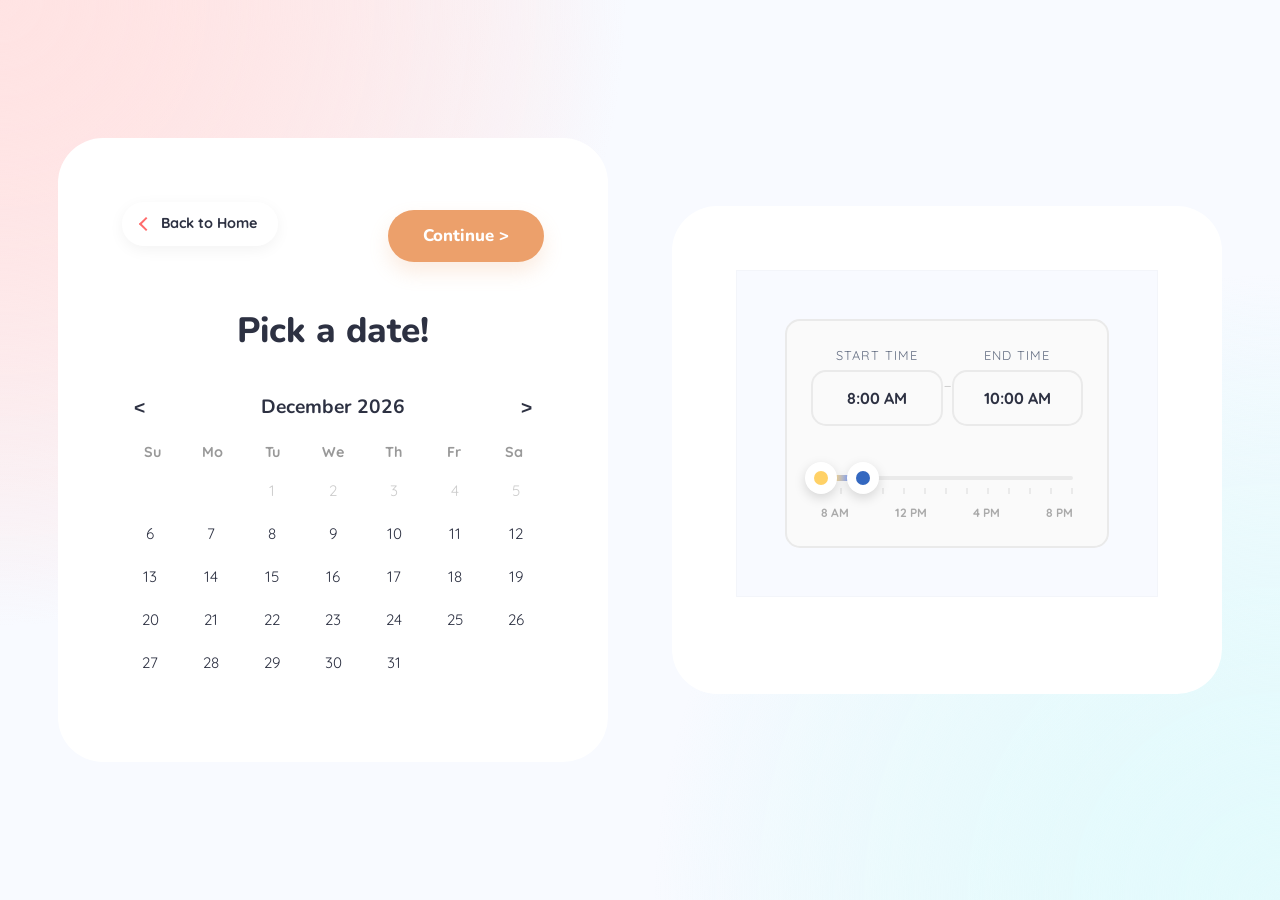
==== book.html @ 97ad22c5 "Fix image paths for case-sensitivity, remove Japan House, and auto-select college building" ====
<!DOCTYPE html>
<html lang="en">
<head>
    <meta charset="UTF-8">
    <meta name="viewport" content="width=device-width, initial-scale=1.0">
    <title>Book a Session | Teneo Photo</title>
    <link rel="preconnect" href="https://fonts.googleapis.com">
    <link href="https://fonts.googleapis.com/css2?family=Nunito:wght@400;700;800;900&family=Quicksand:wght@500;700&display=swap" rel="stylesheet">
    <link rel="stylesheet" href="style.css">
    <script type="text/javascript" src="https://cdn.jsdelivr.net/npm/@emailjs/browser@4/dist/email.min.js"></script>
    <script type="text/javascript">
        (function() {
            emailjs.init({
              publicKey: "kfNQhGRRUUualAMyQ",
            });
        })();
    </script>
</head>
<body class="booking-page wizard-mode">

    <div class="wizard-top-section">
        <div class="desktop-nav-bar">
            <a href="index.html" class="back-home-btn">Back to Home</a>
            <button type="button" class="desktop-header-continue-btn" id="desktop-step1-continue">Continue &gt;</button>
        </div>
        <!-- Step 1 Calendar -->
        <div id="step1-header" class="calendar-section calendar-card">
            <h2 class="calendar-card-title">Pick a date!</h2>
            <div class="calendar-header">
                <button type="button" id="prev-month">&lt;</button>
                <span id="month-year-display">Month Year</span>
                <button type="button" id="next-month">&gt;</button>
            </div>
            <div class="calendar-days-header">
                <span>Su</span><span>Mo</span><span>Tu</span><span>We</span><span>Th</span><span>Fr</span><span>Sa</span>
            </div>
            <div id="calendar-grid" class="calendar-grid"></div>
            <button type="button" id="change-date-btn" class="change-date-btn" style="display: none;">Change Date</button>
        </div>
        
        <!-- Steps 2-5 Header -->
        <div id="other-steps-header" class="wizard-header-nav" style="display: none;">
            <button type="button" id="wizard-back-btn" class="back-btn">&lt;</button>
            <h2 id="wizard-step-title" class="wizard-header-title">Event Details</h2>
            <button type="button" class="desktop-header-continue-btn" id="desktop-other-continue">Continue &gt;</button>
        </div>
    </div>

    <div class="wizard-bottom-sheet">
        <form id="booking-form" style="display: flex; flex-direction: column; flex: 1;">
            
            <!-- Step 1: Date & Time -->
            <div class="wizard-step active" id="step-1">

                <input type="hidden" id="datetime-val" name="datetime" required>
                
                <div class="time-section">
                    <div class="custom-time-container">
                        <div class="time-display-wrapper">
                            <div class="time-display-col">
                                <span>Start Time</span>
                                <input type="text" id="time-start-input" class="time-readout" readonly value="8:00 AM">
                            </div>
                            <div class="time-display-divider">-</div>
                            <div class="time-display-col">
                                <span>End Time</span>
                                <input type="text" id="time-end-input" class="time-readout" readonly value="10:00 AM">
                            </div>
                        </div>
                        <div class="dual-slider-wrapper">
                            <div class="dual-slider-track-container" id="dual-slider-track">
                                <div class="dual-slider-bg"></div>
                                <div class="dual-slider-fill" id="dual-slider-fill"></div>
                                <div class="dual-slider-thumb start-thumb" id="thumb-start"></div>
                                <div class="dual-slider-thumb end-thumb" id="thumb-end"></div>
                            </div>
                            <div class="dual-slider-ticks">
                                <span>8 AM</span>
                                <span>12 PM</span>
                                <span>4 PM</span>
                                <span>8 PM</span>
                            </div>
                        </div>
                    </div>
                </div>

                <div class="wizard-nav-buttons">
                    <button type="button" class="btn-wizard-next" onclick="goToStep(2, 'Your Details')">Continue</button>
                </div>
            </div>

            <!-- Step 2: Personal Details -->
            <div class="wizard-step" id="step-2">
                <div class="desktop-step2-left">
                    <div class="form-group">
                        <label for="name">Your Name</label>
                        <input type="text" id="name" name="name" placeholder="Jane Doe" required>
                    </div>
                    <div class="form-group">
                        <label for="phone">Phone Number</label>
                        <input type="tel" id="phone" name="phone" placeholder="(123) 456-7890" required>
                    </div>
                </div>

                <div class="desktop-step2-right">
                    <div class="form-group">
                        <label>Bring some friends?</label>
                        <button type="button" id="add-person-btn" class="btn-secondary">+ Add a Friend (+$15)</button>
                    </div>
                    <div id="friends-list"></div>
                </div>

                <div class="wizard-nav-buttons">
                    <button type="button" class="btn-wizard-next" onclick="goToStep(3, 'Choose Style')">Continue</button>
                </div>
            </div>

            <!-- Step 3: Style -->
            <div class="wizard-step" id="step-3">
                
                
                <div class="form-group">
                    <div class="radio-group">
                        <label class="radio-option">
                            <input type="radio" name="style" value="Classical">
                            <span class="radio-text"><strong>Classical / Formal</strong><br><small>Creamy blurred backgrounds, elegant, timeless.</small></span>
                        </label>
                        <label class="radio-option">
                            <input type="radio" name="style" value="Creative">
                            <span class="radio-text"><strong>Creative / Vibrant</strong><br><small>Ultra-wide angles, highly expressive, fun.</small></span>
                        </label>
                        <label class="radio-option" style="grid-column: 1 / -1;">
                            <input type="radio" name="style" value="IDK">
                            <span class="radio-text"><strong>I don't know</strong><br><small>We can figure it out together!</small></span>
                        </label>
                    </div>
                </div>

                <div class="form-group custom-style-container" style="margin-top: 2rem;">
                    <label>Or describe a custom style</label>
                    <textarea name="custom-style" placeholder="Have a specific vibe in mind? Describe it here..."></textarea>
                    <div class="upload-btn" onclick="document.getElementById('photo-reference-input').click()">
                        <span>📷 Add Photo Reference (Optional)</span>
                    </div>
                    <input type="file" id="photo-reference-input" name="photo-references[]" multiple accept="image/*" style="display: none;">
                    <div id="photo-preview-container" class="photo-preview-grid"></div>
                </div>

                <div class="wizard-nav-buttons">
                    <button type="button" class="btn-wizard-next" onclick="goToStep(4, 'Locations')">Continue</button>
                    <button type="button" class="btn-wizard-skip" onclick="goToStep(4, 'Locations')">Skip this step</button>
                </div>
            </div>

            <!-- Step 4: Locations -->
            <div class="wizard-step" id="step-4">
                
                
                <div class="custom-dropdown-list" id="location-dropdown-list" style="position: relative; box-shadow: none; border: none; margin-top: 0; padding: 0;">
                    <label class="dropdown-item">
                        <div class="img-wrapper"><img src="locations-photos/alma-mater.jpg" alt="Alma Mater"></div>
                        <span>Alma Mater Statue</span>
                        <input type="checkbox" name="locations[]" value="Alma Mater" class="dropdown-checkbox">
                    </label>
                    <label class="dropdown-item">
                        <div class="img-wrapper"><img src="locations-photos/main-quad.jpg" alt="Main Quad"></div>
                        <span>Main Quad</span>
                        <input type="checkbox" name="locations[]" value="Main Quad" class="dropdown-checkbox">
                    </label>
                    <label class="dropdown-item">
                        <div class="img-wrapper"><img src="locations-photos/foellinger.jpg" alt="Foellinger"></div>
                        <span>Foellinger</span>
                        <input type="checkbox" name="locations[]" value="Foellinger" class="dropdown-checkbox">
                    </label>

                    <label class="dropdown-item">
                        <div class="img-wrapper"><img src="locations-photos/hallene.jpg" alt="Hallene Gateway"></div>
                        <span>Hallene Gateway</span>
                        <input type="checkbox" name="locations[]" value="Hallene Gateway" class="dropdown-checkbox">
                    </label>
                    <div class="dropdown-item college-item">
                        <label class="college-label">
                            <div class="img-wrapper"><img src="assets/grad_cap.png" alt="College Building"></div>
                            <span>My College Building</span>
                            <input type="checkbox" name="locations[]" value="College Building" class="dropdown-checkbox college-checkbox">
                        </label>
                        <input type="text" class="college-input" placeholder="Type building name...">
                    </div>
                    <div class="custom-location-adder">
                        <input type="text" id="custom-location-input-field" placeholder="I have another place I like!">
                        <button type="button" id="add-custom-location-btn">Add</button>
                    </div>
                </div>

                <div class="wizard-nav-buttons">
                    <button type="button" class="btn-wizard-next" onclick="goToStep(5, 'Final Details')">Continue</button>
                    <button type="button" class="btn-wizard-skip" onclick="goToStep(5, 'Final Details')">Skip this step</button>
                </div>
            </div>

            <!-- Step 5: Final Details -->
            <div class="wizard-step" id="step-5">
                
                
                <div class="form-group custom-style-container">
                    <label>Extra Notes or Questions?</label>
                    <textarea name="notes" placeholder="Write any notes or questions here..."></textarea>
                </div>

                <div class="deposit-notice">
                    <p><strong>Note:</strong> A $5 deposit is required via Venmo/Zelle after submitting this form to lock in your date.</p>
                </div>

                <div class="wizard-nav-buttons">
                    <button type="submit" class="btn-wizard-next">Save Date</button>
                </div>
            </div>
        </form>
    </div>

    <script src="script.js"></script>
</body>
</html>
---- style.css ----
:root {
    --bg-color: #FAFAFA;
    --text-main: #2D3142;
    --text-muted: #646E82;
    --accent: #FF6B6B;
    --accent-gradient: linear-gradient(135deg, #FF6B6B, #FF8E53);
    --secondary-gradient: linear-gradient(135deg, #4ECDC4, #556270);
    --card-bg: #FFFFFF;
    
    --font-heading: 'Nunito', sans-serif;
    --font-body: 'Quicksand', sans-serif;
}

:root[lang="zh-CN"] {
    --font-heading: 'ZCOOL KuaiLe', 'Nunito', cursive;
    --font-body: 'Noto Sans SC', 'Quicksand', sans-serif;
}

* {
    margin: 0;
    padding: 0;
    box-sizing: border-box;
}

html {
    scroll-behavior: smooth;
}

body {
    background-color: var(--bg-color);
    color: var(--text-main);
    font-family: var(--font-body);
    line-height: 1.6;
    overflow-x: hidden;
    background-image: radial-gradient(circle at top left, #FFE3E3 0%, transparent 40%),
                      radial-gradient(circle at bottom right, #E3FAFC 0%, transparent 40%);
    background-attachment: fixed;
}

/* Typography */
h1, h2, h3, h4, .logo {
    font-family: var(--font-heading);
    font-weight: 800;
}

.accent-text {
    background: var(--accent-gradient);
    -webkit-background-clip: text;
    -webkit-text-fill-color: transparent;
    background-clip: text;
}

/* Buttons */
.btn-primary {
    display: inline-block;
    background: var(--accent-gradient);
    color: white;
    padding: 1.2rem 2.5rem;
    border-radius: 50px;
    text-decoration: none;
    font-weight: 700;
    font-size: 1.1rem;
    font-family: var(--font-heading);
    transition: transform 0.2s cubic-bezier(0.68, -0.55, 0.265, 1.55), box-shadow 0.2s ease;
    border: none;
    cursor: pointer;
    box-shadow: 0 8px 20px rgba(255, 107, 107, 0.3);
}

.btn-primary:hover {
    transform: translateY(-5px) scale(1.05);
    box-shadow: 0 12px 25px rgba(255, 107, 107, 0.4);
}

.btn-primary.small {
    padding: 0.8rem 1.8rem;
    font-size: 1rem;
}

.btn-primary.full-width {
    width: 100%;
    text-align: center;
    margin-top: 1.5rem;
}

/* Fun Cards */
.fun-card {
    background: var(--card-bg);
    border-radius: 30px;
    padding: 2.5rem;
    box-shadow: 0 10px 30px rgba(0, 0, 0, 0.05);
    transition: transform 0.3s cubic-bezier(0.175, 0.885, 0.32, 1.275), box-shadow 0.3s ease;
    border: 3px solid transparent;
}

.fun-card:hover {
    transform: translateY(-10px);
    box-shadow: 0 20px 40px rgba(0, 0, 0, 0.08);
    border-color: #FFE3E3;
}

/* Navbar */
.navbar {
    position: fixed;
    top: 0;
    width: 100%;
    padding: 1.5rem 5%;
    display: flex;
    justify-content: space-between;
    align-items: center;
    z-index: 1000;
    background: transparent;
    transition: background 0.3s ease, padding 0.3s ease, box-shadow 0.3s ease;
}

.navbar.scrolled {
    background: rgba(255, 255, 255, 0.9);
    backdrop-filter: blur(10px);
    padding: 1rem 5%;
    box-shadow: 0 5px 20px rgba(0, 0, 0, 0.05);
}

.logo {
    font-size: 1.8rem;
    font-weight: 900;
    color: var(--accent);
}

.nav-links {
    display: flex;
    gap: 2.5rem;
    align-items: center;
}

.nav-links a:not(.btn-primary) {
    color: var(--text-main);
    text-decoration: none;
    font-size: 1.1rem;
    font-weight: 700;
    font-family: var(--font-heading);
    transition: color 0.2s ease;
}

.nav-links a:not(.btn-primary):hover {
    color: var(--accent);
}

.lang-toggle {
    display: inline-flex;
    align-items: center;
    justify-content: center;
    width: 36px;
    height: 36px;
    background: #FFF0F0;
    color: var(--accent) !important;
    border-radius: 50%;
    font-weight: 800 !important;
    transition: all 0.2s ease !important;
}

.lang-toggle:hover {
    background: var(--accent);
    color: white !important;
    transform: scale(1.1);
}

/* Hero Section */
.hero {
    position: relative;
    min-height: 100dvh;
    display: flex;
    flex-direction: column;
    justify-content: center;
    align-items: center;
    text-align: center;
    padding: 0 5%;
    overflow: hidden;
}

.hero-bg {
    position: absolute;
    top: 0;
    left: 0;
    width: 100%;
    height: 100%;
    background-color: transparent;
    z-index: -2;
}

.hero-definition {
    font-family: var(--font-body);
    font-size: 1rem;
    font-weight: 700;
    color: var(--accent);
    letter-spacing: 0.15rem;
    margin-top: -0.5rem;
    margin-bottom: 2rem;
    text-transform: uppercase;
    opacity: 0.8;
}

.hero::after {
    content: '';
    position: absolute;
    top: 0;
    left: 0;
    width: 100%;
    height: 100%;
    background: linear-gradient(to bottom, rgba(255, 255, 255, 0.5) 0%, transparent 100%);
    z-index: -1;
}

.hero-title {
    font-size: clamp(3rem, 8vw, 5.5rem);
    font-weight: 900;
    line-height: 1.2;
    margin-bottom: 1.5rem;
    color: var(--text-main);
}

.hero-subtitle {
    font-size: 1.4rem;
    color: var(--text-muted);
    font-weight: 700;
    max-width: 600px;
    margin: 0 auto 2.5rem;
}

/* Sections */
.section {
    padding: 6rem 5%;
    max-width: 1200px;
    margin: 0 auto;
}

.section-header {
    text-align: center;
    margin-bottom: 4rem;
}

.section-header h2 {
    font-size: 3rem;
    margin-bottom: 1rem;
    color: var(--text-main);
}

.section-header p {
    color: var(--text-muted);
    font-size: 1.2rem;
    font-weight: 700;
}

/* Gear Section */
.gear-container {
    display: grid;
    grid-template-columns: 1fr 1fr;
    gap: 4rem;
}

.gear-title {
    font-size: 2rem;
    margin-bottom: 2rem;
    color: var(--accent);
    background: #FFF0F0;
    display: inline-block;
    padding: 0.5rem 1.5rem;
    border-radius: 20px;
}

.gear-grid {
    display: grid;
    grid-template-columns: repeat(auto-fit, minmax(140px, 1fr));
    gap: 1.5rem;
}

.gear-card {
    padding: 2rem;
    display: flex;
    flex-direction: column;
    align-items: center;
    text-align: center;
}

.gear-image {
    width: 120px;
    height: 120px;
    object-fit: contain;
    margin-bottom: 1rem;
    transition: transform 0.3s cubic-bezier(0.175, 0.885, 0.32, 1.275);
    filter: drop-shadow(0 10px 15px rgba(0,0,0,0.05));
}

.gear-card:hover .gear-image {
    transform: scale(1.1);
}

.gear-card h4 {
    font-size: 1.3rem;
    margin-bottom: 0.5rem;
    color: var(--text-main);
}

.gear-tag {
    font-size: 0.95rem;
    color: #4ECDC4;
    background: rgba(78, 205, 196, 0.15);
    padding: 0.3rem 1rem;
    border-radius: 20px;
    font-weight: 700;
}

/* Pricing Section */
.pricing-container {
    display: grid;
    grid-template-columns: repeat(auto-fit, minmax(280px, 1fr));
    gap: 2.5rem;
    align-items: start;
}

.pricing-card {
    position: relative;
    padding: 3rem 2.5rem;
    border: 4px solid transparent;
}

.pricing-card.featured {
    border-color: #4ECDC4;
    transform: scale(1.02);
}

.pricing-card.featured:hover {
    transform: scale(1.05);
}

.featured-badge {
    position: absolute;
    top: 0;
    right: 2rem;
    transform: translateY(-50%);
    background: #4ECDC4;
    color: white;
    padding: 0.5rem 1.2rem;
    border-radius: 20px;
    font-size: 0.9rem;
    font-weight: 800;
    font-family: var(--font-heading);
    box-shadow: 0 4px 10px rgba(78, 205, 196, 0.3);
}

.pricing-header {
    margin-bottom: 2rem;
    border-bottom: 2px dashed #EAEAEA;
    padding-bottom: 2rem;
    text-align: center;
}

.pricing-header h3 {
    font-size: 1.8rem;
    color: var(--text-main);
    margin-bottom: 1rem;
}

.price {
    font-size: 4.5rem;
    font-weight: 900;
    font-family: var(--font-heading);
    line-height: 1;
    color: var(--accent);
}

.currency {
    font-size: 2.5rem;
    vertical-align: top;
    margin-right: 0.2rem;
}

.period {
    font-size: 1.2rem;
    color: var(--text-muted);
    font-weight: 700;
}

.pricing-features {
    list-style: none;
}

.pricing-features li {
    margin-bottom: 1.2rem;
    display: flex;
    align-items: center;
    font-size: 1.1rem;
    font-weight: 500;
}

.check {
    display: inline-flex;
    align-items: center;
    justify-content: center;
    width: 28px;
    height: 28px;
    background: rgba(78, 205, 196, 0.15);
    color: #4ECDC4;
    border-radius: 50%;
    margin-right: 1rem;
    font-size: 0.9rem;
}

/* Footer */
.footer {
    padding: 6rem 5% 3rem;
    text-align: center;
    background: white;
    border-top: 1px solid #EAEAEA;
    border-radius: 50px 50px 0 0;
    margin-top: 4rem;
}

.footer-content h2 {
    font-size: 2.5rem;
    margin-bottom: 1rem;
}

.footer-content p {
    color: var(--text-muted);
    margin-bottom: 2.5rem;
    font-size: 1.2rem;
    font-weight: 700;
}

.footer-bottom {
    margin-top: 5rem;
    color: var(--text-muted);
    font-size: 1rem;
    font-weight: 700;
}

/* Animations */
.fade-in {
    opacity: 0;
    animation: fadeInBounce 1s cubic-bezier(0.68, -0.55, 0.265, 1.55) forwards;
}

.delay-1 { animation-delay: 0.2s; }
.delay-2 { animation-delay: 0.4s; }

@keyframes fadeInBounce {
    0% { opacity: 0; transform: translateY(40px); }
    100% { opacity: 1; transform: translateY(0); }
}

.scroll-anim {
    opacity: 0;
    transition: opacity 0.8s ease, transform 0.8s cubic-bezier(0.175, 0.885, 0.32, 1.275);
}

.scroll-anim.fade-up {
    transform: translateY(60px);
}

.scroll-anim.is-visible {
    opacity: 1;
    transform: translateY(0);
}

/* Responsive */
.mobile-action-bar {
    display: none;
}

@media (max-width: 900px) {
    .gear-container {
        grid-template-columns: 1fr;
    }
}

@media (max-width: 768px) {
    body {
        padding-bottom: 80px; /* Space for action bar */
    }
    .mobile-action-bar {
        display: flex;
        position: fixed;
        bottom: 0;
        left: 0;
        width: 100%;
        background: rgba(255, 255, 255, 0.95);
        backdrop-filter: blur(10px);
        padding: 1rem 5%;
        box-shadow: 0 -5px 20px rgba(0,0,0,0.05);
        z-index: 1000;
        align-items: center;
        gap: 1rem;
        border-top: 1px solid #EAEAEA;
    }
    .mobile-lang-btn {
        width: 55px;
        height: 55px;
        background: #FFF0F0;
        color: var(--accent);
        border-radius: 50%;
        display: flex;
        align-items: center;
        justify-content: center;
        font-weight: 800;
        font-size: 1.1rem;
        text-decoration: none;
        flex-shrink: 0;
    }
    .logo {
        font-size: 1.5rem;
    }
    .mobile-book-btn {
        flex: 1;
        text-align: center;
        padding: 1rem;
        margin: 0;
    }
    .nav-links {
        display: none;
    }
    .hero {
        padding-top: 60px;
        padding-bottom: 100px;
        justify-content: center;
    }
    .hero-title {
        font-size: 2.8rem;
        margin-bottom: 1rem;
    }
    .hero-definition {
        font-size: 0.85rem;
        letter-spacing: 0.1rem;
        margin-bottom: 1.5rem;
    }
    .hero-subtitle {
        font-size: 1.1rem;
        margin-bottom: 1.5rem;
        padding: 0 5%;
    }
    .section {
        padding: 3rem 5%;
    }
    .footer {
        border-radius: 30px 30px 0 0;
        padding-bottom: 6rem;
    }
}

/* Forms */
.form-section {
    padding-top: 2rem;
    max-width: 800px;
}

.form-container {
    padding: 2rem 2.5rem 2.5rem;
}

/* Disable the hover animation on the form card so it doesn't jump while typing */
.form-container:hover {
    transform: none !important;
    box-shadow: 0 10px 30px rgba(0, 0, 0, 0.05) !important;
    border-color: transparent !important;
}

/* Compact Booking Header */
.booking-header {
    display: flex;
    justify-content: space-between;
    align-items: center;
    margin-bottom: 1.5rem;
    padding-bottom: 1.5rem;
    border-bottom: 2px dashed #EAEAEA;
}
.booking-header-text h2 {
    font-size: 1.6rem;
    margin-bottom: 0.2rem;
    color: var(--text-main);
}
.booking-header-text p {
    font-size: 0.95rem;
    color: var(--text-muted);
    font-weight: 600;
    margin: 0;
}

.form-group {
    margin-bottom: 1.5rem;
}

.form-row {
    display: flex;
    gap: 1.5rem;
}

.form-group.half {
    flex: 1;
}

label {
    display: block;
    font-family: var(--font-heading);
    font-weight: 700;
    margin-bottom: 0.5rem;
    color: var(--text-main);
}

input[type="text"],
input[type="tel"],
input[type="datetime-local"],
select {
    width: 100%;
    padding: 1rem;
    border: 2px solid #EAEAEA;
    border-radius: 15px;
    font-family: var(--font-body);
    font-size: 16px; /* Prevents iOS auto-zoom */
    transition: all 0.2s ease;
    background: #FAFAFA;
}

input:focus, select:focus {
    outline: none;
    border-color: #4ECDC4;
    background: white;
    box-shadow: 0 0 0 4px rgba(78, 205, 196, 0.1);
}

.btn-secondary {
    background: #FFF0F0;
    color: var(--accent);
    padding: 0.8rem 1.5rem;
    border-radius: 50px;
    border: 2px dashed #FFD4D4;
    font-weight: 700;
    font-family: var(--font-heading);
    cursor: pointer;
    transition: all 0.2s ease;
    width: 100%;
}

.btn-secondary:hover {
    background: #FFE3E3;
    border-color: var(--accent);
}

.hidden {
    display: none !important;
}

.radio-group {
    display: grid;
    grid-template-columns: 1fr 1fr;
    gap: 1rem;
}

.radio-option {
    display: flex;
    align-items: flex-start;
    padding: 1.2rem;
    border: 2px solid #EAEAEA;
    border-radius: 15px;
    cursor: pointer;
    transition: all 0.6s cubic-bezier(0.25, 0.46, 0.45, 0.94);
    position: relative;
    overflow: hidden;
    background: white;
}

.radio-option::before {
    content: '';
    position: absolute;
    inset: 0;
    border-radius: 13px;
    background: linear-gradient(135deg, rgba(78, 205, 196, 0.08), rgba(78, 205, 196, 0.02));
    opacity: 0;
    transition: opacity 0.6s ease;
}

.radio-option:hover {
    border-color: #B8EDE9;
    transform: translateY(-2px);
    box-shadow: 0 6px 16px rgba(0, 0, 0, 0.06);
}

.radio-option:active {
    transform: scale(0.97);
}

.radio-option input {
    display: none;
}

.radio-option:has(input:checked) {
    border-color: #4ECDC4;
    transform: translateY(-2px);
    box-shadow: 0 8px 24px rgba(78, 205, 196, 0.2);
}

.radio-option:has(input:checked)::before {
    opacity: 1;
}

.radio-text {
    line-height: 1.4;
    position: relative;
    z-index: 1;
}

.deposit-notice {
    background: rgba(255, 107, 107, 0.1);
    color: #D63031;
    padding: 1rem 1.5rem;
    border-radius: 15px;
    margin-bottom: 2rem;
    font-weight: 700;
}

.submit-btn {
    font-size: 1.2rem;
    padding: 1.5rem;
}

/* Location Grid */
.location-grid {
    display: grid;
    grid-template-columns: repeat(auto-fit, minmax(180px, 1fr));
    gap: 1.5rem;
    margin-top: 1rem;
}

.location-card {
    position: relative;
    border: 3px solid transparent;
    border-radius: 20px;
    overflow: hidden;
    cursor: pointer;
    background: white;
    box-shadow: 0 5px 15px rgba(0,0,0,0.05);
    transition: all 0.2s cubic-bezier(0.175, 0.885, 0.32, 1.275);
}

.location-card img {
    width: 100%;
    height: 120px;
    object-fit: cover;
    display: block;
}

.location-info {
    padding: 1rem;
    text-align: center;
    font-size: 0.95rem;
}

.hidden-checkbox {
    display: none;
}

.check-circle {
    position: absolute;
    top: 10px;
    right: 10px;
    width: 25px;
    height: 25px;
    background: #FAFAFA;
    border-radius: 50%;
    display: flex;
    align-items: center;
    justify-content: center;
    color: transparent;
    font-weight: bold;
    font-size: 0.8rem;
    transition: all 0.2s ease;
    box-shadow: 0 2px 5px rgba(0,0,0,0.2);
}

.hidden-checkbox:checked ~ .check-circle {
    background: #4ECDC4;
    color: white;
}

.location-card:has(.hidden-checkbox:checked) {
    border-color: #4ECDC4;
    box-shadow: 0 10px 25px rgba(78, 205, 196, 0.2);
    transform: scale(1.02);
}

/* Custom Button */
.custom-select-btn {
    width: 100%;
    padding: 1rem;
    border: 2px solid #EAEAEA;
    border-radius: 15px;
    font-family: var(--font-body);
    font-size: 1rem;
    background: #FAFAFA;
    cursor: pointer;
    text-align: left;
    transition: all 0.2s ease;
    color: var(--text-main);
}
.custom-select-btn:hover {
    border-color: #4ECDC4;
}
.custom-select-btn.selected {
    border-color: #4ECDC4;
    background: rgba(78, 205, 196, 0.05);
    font-weight: 700;
}

/* Custom Modal */
.custom-modal {
    position: fixed;
    top: 0;
    left: 0;
    width: 100%;
    height: 100%;
    background: rgba(0,0,0,0.4);
    backdrop-filter: blur(5px);
    display: flex;
    align-items: center;
    justify-content: center;
    z-index: 1000;
    padding: 1rem;
}

.custom-modal-content {
    background: white;
    border-radius: 30px;
    padding: 0 2.5rem 2.5rem;
    width: 100%;
    max-width: 450px;
    box-shadow: 0 20px 50px rgba(0,0,0,0.15);
    max-height: 90vh;
    overflow-y: auto;
    scrollbar-width: none; /* Firefox */
    -ms-overflow-style: none; /* IE/Edge */
    position: relative;
}
.custom-modal-content::-webkit-scrollbar {
    display: none; /* Chrome/Safari/Opera */
}

/* Super smooth opening animation */
@keyframes modalBgFade {
    from { opacity: 0; }
    to { opacity: 1; }
}

@keyframes modalContentPop {
    from { 
        opacity: 0;
        transform: scale(0.9) translateY(40px);
    }
    to { 
        opacity: 1;
        transform: scale(1) translateY(0);
    }
}

.custom-modal:not(.hidden) {
    animation: modalBgFade 0.6s ease forwards;
}

.custom-modal:not(.hidden) .custom-modal-content {
    animation: modalContentPop 0.9s cubic-bezier(0.16, 1, 0.3, 1) forwards;
}

.modal-header {
    display: flex;
    justify-content: center;
    align-items: center;
    padding: 0;
    margin: 0;
    min-height: 2rem;
    position: absolute;
    top: 1rem;
    left: 0;
    right: 0;
}
.modal-header h3 {
    margin: 0;
    font-family: var(--font-heading);
    text-align: center;
    line-height: 2rem;
}
.close-btn {
    position: absolute;
    top: 0;
    right: 1.5rem;
    background: none;
    border: none;
    font-size: 2rem;
    cursor: pointer;
    color: #999;
    line-height: 1;
    padding: 0;
    z-index: 2;
}
.calendar-section {
    margin-top: 2.5rem;
}

/* Calendar Section */
.calendar-header {
    display: flex;
    justify-content: space-between;
    align-items: center;
    margin-bottom: 1rem;
    font-weight: bold;
    font-size: 1.1rem;
}
.calendar-header button {
    background: #FAFAFA;
    border: none;
    border-radius: 50%;
    width: 35px;
    height: 35px;
    cursor: pointer;
    font-weight: bold;
    transition: background 0.2s;
}
.calendar-header button:hover {
    background: #EAEAEA;
}
.calendar-days-header {
    display: grid;
    grid-template-columns: repeat(7, 1fr);
    text-align: center;
    font-weight: bold;
    color: #999;
    margin-bottom: 0.5rem;
    font-size: 0.9rem;
    transition: opacity 0.35s cubic-bezier(0.32, 0.72, 0, 1),
                max-height 0.4s cubic-bezier(0.32, 0.72, 0, 1);
    overflow: hidden;
}
.calendar-grid {
    display: grid;
    grid-template-columns: repeat(7, 1fr);
    gap: 5px;
    transition: all 0.55s cubic-bezier(0.32, 0.72, 0, 1);
}
.calendar-day {
    width: 38px;
    height: 38px;
    margin: 0 auto;
    display: flex;
    align-items: center;
    justify-content: center;
    border-radius: 50%;
    cursor: pointer;
    transition: all 0.45s cubic-bezier(0.32, 0.72, 0, 1);
    font-size: 0.95rem;
    position: relative;
    overflow: hidden;
}
.calendar-day:not(.empty):not(.disabled):not(.selected):hover {
    background: rgba(0, 0, 0, 0.05);
}
.calendar-day.selected {
    background: var(--accent);
    color: white;
    font-weight: bold;
    transform: scale(1.1);
    /* Box shadow removed as per request */
}
.day-number {
    transition: all 0.3s cubic-bezier(0.25, 1, 0.5, 1);
    z-index: 2;
}
.day-check {
    position: absolute;
    width: 20px;
    height: 20px;
    z-index: 1;
    opacity: 0;
    transform: scale(0.5);
    transition: all 0.4s cubic-bezier(0.34, 1.56, 0.64, 1);
}
.day-check polyline {
    stroke-dasharray: 24;
    stroke-dashoffset: 24;
    transition: stroke-dashoffset 0.4s ease 0.1s;
}
.calendar-day.selected .day-number {
    /* Kept visible without the checkmark animation */
}
.calendar-day.selected .day-check {
    opacity: 1;
    transform: scale(1);
}
.calendar-day.selected .day-check polyline {
    stroke-dashoffset: 0;
}
.calendar-day.disabled {
    color: #ccc;
    cursor: not-allowed;
}
.calendar-day.empty {
    cursor: default;
}

/* Time Section */
.time-section {
    margin-top: 2rem;
    margin-bottom: 2rem;
}
.time-section h4 {
    margin-bottom: 1rem;
    font-size: 1rem;
}
/* Dual Slider Styles */
.custom-time-container {
    background: #FAFAFA;
    border-radius: 15px;
    border: 2px solid #EAEAEA;
    padding: 1.5rem;
}

.time-display-wrapper {
    display: flex;
    justify-content: space-between;
    align-items: center;
    margin-bottom: 2rem;
}

.time-display-col {
    display: flex;
    flex-direction: column;
    align-items: center;
}

.time-display-col span {
    font-size: 0.8rem;
    color: var(--text-muted);
    text-transform: uppercase;
    letter-spacing: 1px;
    margin-bottom: 0.3rem;
}

.time-readout {
    background: transparent;
    border: none;
    font-family: var(--font-body);
    font-weight: 800;
    font-size: 1.5rem;
    color: var(--text-main);
    text-align: center;
    width: 120px;
    outline: none;
    padding: 0;
}

.time-display-divider {
    font-size: 1.5rem;
    color: #CCC;
    font-weight: 300;
}

.dual-slider-wrapper {
    position: relative;
    padding: 0 10px;
}

.dual-slider-track-container {
    position: relative;
    height: 40px; /* Gives room for touch targets */
    display: flex;
    align-items: center;
}

.dual-slider-bg {
    position: absolute;
    width: 100%;
    height: 4px;
    background: #EAEAEA;
    border-radius: 4px;
    top: 50%;
    transform: translateY(-50%);
}

.dual-slider-fill {
    position: absolute;
    height: 6px;
    background: linear-gradient(to right, #FF9843, #FFDD95, #86A7FC, #3468C0);
    border-radius: 4px;
    top: 50%;
    transform: translateY(-50%);
    z-index: 1;
}

.dual-slider-thumb {
    position: absolute;
    width: 32px;
    height: 32px;
    background: white;
    border-radius: 50%;
    box-shadow: 0 4px 12px rgba(0,0,0,0.15);
    top: 50%;
    transform: translate(-50%, -50%);
    z-index: 2;
    cursor: grab;
    display: flex;
    align-items: center;
    justify-content: center;
    touch-action: none; /* Prevents mobile browser from taking over the touch for scrolling */
}

.dual-slider-thumb:active {
    cursor: grabbing;
}

/* Inner colored circles to match user image */
.dual-slider-thumb::after {
    content: '';
    width: 14px;
    height: 14px;
    border-radius: 50%;
}

.start-thumb::after {
    background: #FFD166; /* Match the morning yellow */
}

.end-thumb::after {
    background: #3468C0; /* Match the evening blue */
}

.dual-slider-ticks {
    display: flex;
    justify-content: space-between;
    margin-top: 5px;
    padding: 0;
    position: relative;
}

.dual-slider-ticks::before {
    content: '';
    position: absolute;
    top: -15px;
    left: 0;
    width: 100%;
    height: 6px;
    /* 12 gaps for 12 hours. 100 / 12 = 8.333% */
    background: repeating-linear-gradient(to right, transparent, transparent calc(8.333% - 2px), #EAEAEA calc(8.333% - 2px), #EAEAEA 8.333%);
}

.dual-slider-ticks span {
    font-size: 0.75rem;
    color: #AAA;
    font-weight: 700;
}

/* Custom Dropdown for Locations */
.custom-dropdown {
    position: relative;
    width: 100%;
}

.custom-dropdown-header {
    width: 100%;
    padding: 1rem;
    border: 2px solid #EAEAEA;
    border-radius: 15px;
    font-family: var(--font-body);
    font-size: 1rem;
    background: #FAFAFA;
    cursor: pointer;
    transition: all 0.2s ease;
}

.custom-dropdown-header:after {
    content: "▼";
    float: right;
    font-size: 0.8rem;
    margin-top: 0.2rem;
    color: #999;
}

.custom-dropdown-list {
    display: grid;
    grid-template-columns: repeat(2, 1fr);
    gap: 15px;
    padding: 5px;
    margin-bottom: 1.5rem;
}

.dropdown-item {
    display: flex;
    flex-direction: column;
    align-items: center;
    padding: 0.5rem;
    cursor: pointer;
    transition: background 0.2s ease, border-color 0.2s ease;
    border: 2px solid transparent;
    border-radius: 10px;
    text-align: center;
    font-size: 0.9rem;
}

.dropdown-item:hover {
    background: rgba(78, 205, 196, 0.05);
}

.dropdown-item .img-wrapper {
    width: 100%;
    height: 100px;
    display: flex;
    align-items: center;
    justify-content: center;
    background: #FAFAFA;
    border-radius: 15px;
    padding: 5px;
    margin-bottom: 0.5rem;
}

.dropdown-item img {
    max-width: 100%;
    max-height: 100%;
    width: auto;
    height: auto;
    border-radius: 10px; /* Rounds the actual photo pixels! */
    object-fit: contain;
    background: transparent;
}

.dropdown-item input[type="checkbox"] {
    display: none;
}

.dropdown-item:has(input[type="checkbox"]:checked) {
    border-color: #4ECDC4;
    background: rgba(78, 205, 196, 0.1);
}

/* College Item Specifics - Made into a Special Button */
.college-item {
    grid-column: 1 / -1; /* spans both columns */
    cursor: default;
    background: #F8F9FA;
    border: 2px dashed #D1D5DB;
    border-radius: 20px;
    padding: 1.5rem;
    margin-bottom: 1rem;
    transition: all 0.3s ease;
}

.college-item:hover {
    border-color: #BDBDBD;
    background: #F1F3F5;
}

.college-item:has(.college-checkbox:checked) {
    border: 2px solid var(--accent);
    background: rgba(236, 160, 107, 0.05);
}

.college-label {
    width: 100%;
    cursor: pointer;
    display: flex;
    flex-direction: row; /* Horizontal for special button */
    align-items: center;
    gap: 1rem;
}

.college-label .img-wrapper {
    width: 60px;
    height: 60px;
    background: white;
    border-radius: 12px;
    box-shadow: 0 4px 10px rgba(0,0,0,0.05);
    margin-bottom: 0;
}

.college-label span {
    font-weight: 700;
    font-size: 1.1rem;
}

.college-input {
    width: 100%;
    margin-top: 1rem;
    padding: 0.8rem;
    font-size: 1rem;
    border: 1px solid #D1D5DB;
    border-radius: 12px;
    font-family: var(--font-body);
    transition: all 0.2s ease;
}

.college-input:focus {
    outline: none;
    border-color: var(--accent);
    box-shadow: 0 0 0 4px rgba(236, 160, 107, 0.1);
}

/* Custom Location Adder */
.custom-location-adder {
    grid-column: 1 / -1;
    display: flex;
    gap: 10px;
    padding: 10px;
    border-top: 1px solid #EAEAEA;
    margin-top: 5px;
}

.custom-location-adder input {
    flex: 1;
    padding: 0.8rem;
    border-radius: 10px;
    border: 1px solid #ccc;
    font-family: var(--font-body);
}

.custom-location-adder button {
    padding: 0.8rem 1.5rem;
    border-radius: 10px;
    border: none;
    background: var(--accent);
    color: white;
    font-weight: bold;
    cursor: pointer;
    transition: background 0.2s ease;
}

.custom-location-adder button:hover {
    background: #FF5252;
}

@media (max-width: 600px) {
    .form-row {
        flex-direction: column;
        gap: 0;
    }
    
    .form-container {
        padding: 2rem 1.5rem;
    }

    .custom-modal {
        align-items: center;
        padding: 1rem;
    }

    .custom-modal-content {
        border-radius: 30px;
        max-height: 85vh;
        padding: 1.5rem 1.2rem 2rem 1.2rem;
    }

    .modal-header {
        margin-bottom: 0.8rem;
    }

    .calendar-header {
        margin-bottom: 0.5rem;
    }

    .calendar-day {
        aspect-ratio: auto;
        padding: 0.4rem 0;
    }

    .time-section {
        margin-top: 1rem;
        margin-bottom: 1rem;
    }

    .time-slider-wrapper {
        padding: 1rem 0.5rem;
    }
    
    .time-icon {
        font-size: 1.2rem;
    }

    .custom-dropdown-list {
        grid-template-columns: repeat(2, 1fr);
    }
    
    .dropdown-item {
        flex-direction: column;
        text-align: center;
    }
    
    /* Standard grid items icons */
    .dropdown-item:not(.college-item) .img-wrapper {
        width: 100%;
        height: 100px;
        margin-right: 0;
        margin-bottom: 0.5rem;
        flex-shrink: 0;
    }

    /* Keep the special college button icon size stable */
    .college-label {
        flex-direction: column;
        gap: 0.5rem;
    }

    .college-label .img-wrapper {
        width: 60px;
        height: 60px;
        margin: 0 auto;
    }

    .radio-group {
        flex-direction: column;
    }
}

/* ==========================================================================
   Wizard App Layout (Mobile First Redesign)
   ========================================================================== */
body.wizard-mode {
    height: 100vh; /* fallback */
    height: 100dvh;
    overflow: hidden;
    display: flex;
    flex-direction: column;
    padding: 0;
    margin: 0;
}

.wizard-top-section {
    flex: 1; /* always fills space — sheet is fixed so it doesn't compete */
    padding-top: calc(0.5rem + env(safe-area-inset-top));
    padding-right: 1.5rem;
    padding-bottom: 0;
    padding-left: 1.5rem;
    color: var(--text);
    position: relative;
    z-index: 1;
    display: flex;
    flex-direction: column;
    justify-content: center;
    transition: padding-bottom 0.6s cubic-bezier(0.32, 0.72, 0, 1),
                padding-top 0.6s cubic-bezier(0.32, 0.72, 0, 1);
}

/* When the bottom sheet is open, shift calendar card up above it (Step 1) */
.wizard-top-section.sheet-open {
    padding-bottom: 70dvh;
    justify-content: center;
    padding-top: calc(1rem + env(safe-area-inset-top));
}

/* Specific positioning for Steps 2-5 headers */
.wizard-top-section.sheet-open.is-sub-step {
    padding-bottom: 88dvh;
    padding-top: env(safe-area-inset-top);
}

.wizard-top-section.calendar-full-screen {
    /* flex:1 already fills screen — no extra class needed now */
}

.wizard-bottom-sheet {
    /* Fixed overlay — slides up from bottom, doesn't affect flex layout */
    position: fixed;
    bottom: 0;
    left: 0;
    right: 0;
    max-height: 75dvh;
    background: white;
    border-radius: 40px 40px 0 0;
    padding-top: 1.5rem;
    padding-right: 1.5rem;
    padding-bottom: 0;
    padding-left: 1.5rem;
    overflow: hidden;
    box-shadow: 0 -10px 40px rgba(0,0,0,0.12);
    display: flex;
    flex-direction: column;
    z-index: 100;
    transform: translateY(0);
    opacity: 1;
    transition: transform 0.6s cubic-bezier(0.32, 0.72, 0, 1),
                opacity   0.4s cubic-bezier(0.32, 0.72, 0, 1),
                max-height 0.6s cubic-bezier(0.32, 0.72, 0, 1),
                height 0.6s cubic-bezier(0.32, 0.72, 0, 1);
}

.wizard-bottom-sheet.is-sub-step {
    height: 88dvh;
}

.wizard-bottom-sheet.sheet-hidden {
    transform: translateY(100%);
    opacity: 0;
    pointer-events: none;
}

/* ==========================================================================
   Desktop Refinement: Professional Booking Dashboard
   ========================================================================== */


/* Prevents flash-of-animation on initial page load */
.wizard-bottom-sheet.no-transition {
    transition: none !important;
}

/* Wizard Steps */
#booking-form {
    position: relative;
    flex: 1;
    display: flex;
    flex-direction: column;
    overflow: hidden;
    min-height: 0;
}

.wizard-step {
    position: absolute;
    top: 0; left: 0; right: 0; bottom: 0;
    display: flex;
    flex-direction: column;
    min-height: 0;
    opacity: 0;
    pointer-events: none;
    will-change: transform, opacity;
}

.wizard-step.active {
    position: relative;
    opacity: 1;
    transform: translateX(0);
    pointer-events: auto;
    flex: 1;
    overflow-y: auto;
    overflow-x: hidden;
    -webkit-overflow-scrolling: touch;
    scrollbar-width: none; /* Firefox */
    -ms-overflow-style: none; /* IE/Edge */
}

.wizard-step.active::-webkit-scrollbar {
    display: none; /* Chrome/Safari */
}

/* --- Directional Transition Keyframes --- */

/* Forward: outgoing slides left */
@keyframes slideOutLeft {
    from { opacity: 1; transform: translateX(0); }
    to   { opacity: 0; transform: translateX(-30%); }
}
/* Forward: incoming slides in from right */
@keyframes slideInRight {
    from { opacity: 0; transform: translateX(30%); }
    to   { opacity: 1; transform: translateX(0); }
}
/* Backward: outgoing slides right */
@keyframes slideOutRight {
    from { opacity: 1; transform: translateX(0); }
    to   { opacity: 0; transform: translateX(30%); }
}
/* Backward: incoming slides in from left */
@keyframes slideInLeft {
    from { opacity: 0; transform: translateX(-30%); }
    to   { opacity: 1; transform: translateX(0); }
}

/* Transition classes applied by JS */
.wizard-step.exit-left {
    position: absolute;
    pointer-events: none;
    animation: slideOutLeft 0.4s cubic-bezier(0.32, 0.72, 0, 1) forwards;
}
.wizard-step.enter-right {
    animation: slideInRight 0.45s cubic-bezier(0.32, 0.72, 0, 1) forwards;
}
.wizard-step.exit-right {
    position: absolute;
    pointer-events: none;
    animation: slideOutRight 0.4s cubic-bezier(0.32, 0.72, 0, 1) forwards;
}
.wizard-step.enter-left {
    animation: slideInLeft 0.45s cubic-bezier(0.32, 0.72, 0, 1) forwards;
}

/* Navigation Buttons - Fixed Footer */
.wizard-nav-buttons {
    position: sticky;
    bottom: 0;
    flex-shrink: 0;
    padding: 1.5rem 0 calc(1.5rem + env(safe-area-inset-bottom));
    background: linear-gradient(to top, white 80%, rgba(255,255,255,0));
    display: flex;
    flex-direction: column;
    gap: 0.8rem;
    z-index: 10;
}

/* Dynamic Top Header */
.wizard-header-nav {
    position: relative;
    display: flex;
    align-items: center;
    justify-content: center;
    width: 100%;
}

.back-btn {
    position: absolute;
    left: 0;
    background: rgba(0, 0, 0, 0.05);
    border: none;
    color: var(--text);
    width: 40px;
    height: 40px;
    border-radius: 50%;
    display: flex;
    align-items: center;
    justify-content: center;
    font-size: 1.2rem;
    cursor: pointer;
    transition: background 0.2s;
    z-index: 2;
}

.back-btn:hover {
    background: rgba(0, 0, 0, 0.1);
}

.wizard-header-title {
    font-family: var(--font-heading);
    font-size: 1.5rem;
    font-weight: 800;
    margin: 0;
    text-align: center;
}



.btn-wizard-next {
    background: #ECA06B; /* Orange from reference */
    color: white;
    border: none;
    padding: 1.2rem;
    border-radius: 50px;
    font-size: 1.2rem;
    font-family: var(--font-heading);
    font-weight: 800;
    cursor: pointer;
    transition: transform 0.2s, box-shadow 0.2s;
    box-shadow: 0 8px 20px rgba(236, 160, 107, 0.3);
}

.btn-wizard-next:hover {
    transform: translateY(-2px);
    box-shadow: 0 10px 25px rgba(236, 160, 107, 0.4);
}

.btn-wizard-skip {
    background: transparent;
    color: var(--text-muted);
    border: none;
    font-family: var(--font-body);
    font-weight: 700;
    font-size: 1rem;
    cursor: pointer;
    padding: 0.5rem;
}

/* Specific Step Styles */
body.wizard-mode:not(:has(#step-1.active)) .back-home-btn {
    display: none !important;
}

.step-title {
    font-family: var(--font-heading);
    font-size: 1.8rem;
    color: var(--text-main);
    margin-bottom: 1.5rem;
}

/* Custom Style Input */
.custom-style-container textarea {
    width: 100%;
    min-height: 120px;
    padding: 1rem;
    border: 2px solid #EAEAEA;
    border-radius: 15px;
    font-family: var(--font-body);
    font-size: 1rem;
    resize: vertical;
    margin-bottom: 1rem;
}

.custom-style-container textarea:focus {
    outline: none;
    border-color: #ECA06B;
}

.upload-btn {
    display: flex;
    align-items: center;
    justify-content: center;
    gap: 0.5rem;
    background: #FAFAFA;
    border: 2px dashed #CCC;
    padding: 1rem;
    border-radius: 15px;
    color: var(--text-muted);
    font-weight: 700;
    cursor: pointer;
    transition: all 0.2s;
}

.upload-btn:hover {
    background: #F0F0F0;
    border-color: #999;
}

/* Photo Previews */
.photo-preview-grid {
    display: grid;
    grid-template-columns: repeat(auto-fill, minmax(80px, 1fr));
    gap: 10px;
    margin-top: 1rem;
}

.preview-item {
    position: relative;
    aspect-ratio: 1;
    border-radius: 12px;
    overflow: hidden;
    border: 1px solid #EAEAEA;
}

.preview-item img {
    width: 100%;
    height: 100%;
    object-fit: cover;
}

.preview-remove {
    position: absolute;
    top: 5px;
    right: 5px;
    width: 20px;
    height: 20px;
    background: rgba(0,0,0,0.5);
    color: white;
    border-radius: 50%;
    display: flex;
    align-items: center;
    justify-content: center;
    font-size: 12px;
    cursor: pointer;
    border: none;
}

/* Change Date Button */
.change-date-btn {
    display: block;
    margin: 0.8rem auto 0;
    background: none;
    border: none;
    color: #ECA06B;
    font-family: var(--font-body);
    font-weight: 700;
    font-size: 0.95rem;
    cursor: pointer;
    padding: 0.4rem 1rem;
    border-radius: 20px;
    transition: all 0.3s cubic-bezier(0.32, 0.72, 0, 1);
    opacity: 0;
    animation: fadeInUp 0.4s cubic-bezier(0.32, 0.72, 0, 1) 0.3s forwards;
}

.change-date-btn:hover {
    background: rgba(236, 160, 107, 0.1);
}

@keyframes fadeInUp {
    from { opacity: 0; transform: translateY(5px); }
    to   { opacity: 1; transform: translateY(0); }
}

/* Calendar Overrides for Wizard Header */
.calendar-card {
    position: relative;
    background: white;
    border-radius: 30px;
    padding: 1.5rem 1rem;
    box-shadow: 0 10px 40px rgba(0,0,0,0.06);
    margin-bottom: 1rem;
}

.back-home-btn {
    display: inline-flex;
    align-items: center;
    padding: 0.6rem 1.2rem 0.6rem 2.4rem; /* Left padding extra for the arrow */
    border-radius: 30px;
    background: rgba(255, 255, 255, 0.4);
    backdrop-filter: blur(10px);
    -webkit-backdrop-filter: blur(10px);
    color: var(--text-main);
    text-decoration: none;
    font-family: var(--font-body);
    font-weight: 700;
    font-size: 0.9rem;
    transition: all 0.3s cubic-bezier(0.23, 1, 0.32, 1);
    margin-bottom: 1.5rem;
    align-self: flex-start;
    border: 1px solid rgba(255, 255, 255, 0.3);
    box-shadow: 0 4px 15px rgba(0, 0, 0, 0.05);
    position: relative;
}

.back-home-btn::before {
    content: '';
    position: absolute;
    left: 1.1rem;
    width: 8px;
    height: 8px;
    border-left: 2px solid var(--accent);
    border-bottom: 2px solid var(--accent);
    transform: rotate(45deg);
}

.back-home-btn:hover {
    background: rgba(255, 255, 255, 0.6);
    transform: translateX(3px);
    box-shadow: 0 6px 20px rgba(0, 0, 0, 0.08);
}

.back-home-btn:active {
    transform: scale(0.96);
}

.calendar-card-title {
    font-family: var(--font-heading);
    font-weight: 800;
    font-size: 1.4rem;
    text-align: center;
    margin-top: 0;
    margin-bottom: 1rem;
    color: var(--text);
}

.wizard-top-section .calendar-section {
    margin-top: 0;
}

.wizard-top-section .calendar-header {
    color: var(--text);
    font-family: var(--font-heading);
    font-size: 1.2rem;
}

.wizard-top-section .calendar-header button {
    background: transparent;
    color: var(--text);
    font-size: 1.2rem;
}

.wizard-top-section .calendar-header button:hover {
    background: rgba(0, 0, 0, 0.05);
}

.wizard-top-section .calendar-days-header {
    color: #999;
}

.wizard-top-section .calendar-day {
    color: var(--text);
}

.wizard-top-section .calendar-day:not(.empty):not(.disabled):not(.selected):hover {
    background: rgba(0, 0, 0, 0.05);
}

.wizard-top-section .calendar-day.disabled {
    color: #ccc;
}

.wizard-top-section .calendar-day.selected {
    background: #ECA06B; /* Orange accent */
    color: white;
}

/* Time Picker Tweaks */
.wizard-bottom-sheet .time-section {
    margin-top: 0;
}

/* Custom Toast Notification */
.custom-toast {
    position: fixed;
    bottom: 40px;
    left: 50%;
    transform: translateX(-50%) translateY(100px);
    background: #ECA06B;
    color: white;
    padding: 1rem 2rem;
    border-radius: 50px;
    font-weight: 700;
    font-family: var(--font-heading);
    box-shadow: 0 10px 30px rgba(236, 160, 107, 0.4);
    opacity: 0;
    transition: all 0.4s cubic-bezier(0.34, 1.56, 0.64, 1);
    z-index: 1000;
    pointer-events: none;
    text-align: center;
    width: max-content;
    max-width: 90vw;
}

.custom-toast.show {
    transform: translateX(-50%) translateY(0);
    opacity: 1;
}

/* ==========================================================================
   Desktop Refinement: Professional Booking Dashboard (Moved to end for priority)
   ========================================================================== */
@media screen and (min-width: 1024px) {
    body.wizard-mode {
        overflow: auto;
        display: flex;
        flex-direction: column;
        align-items: center;
        justify-content: center;
        min-height: 100vh;
        padding: 5vh 2rem;
        background-color: #f8faff;
    }

    body.wizard-mode::before {
        content: '';
        position: fixed;
        top: 0; left: 0; right: 0; bottom: 0;
        background-image: radial-gradient(circle at top left, #FFE3E3 0%, transparent 40%),
                          radial-gradient(circle at bottom right, #E3FAFC 0%, transparent 40%);
        z-index: -1;
    }

    /* THE DESKTOP 'BOOKING SUITE' WRAPPER */
    body.wizard-mode {
        height: auto !important;
        min-height: 100vh !important;
        overflow: auto !important;
        overflow-x: hidden !important;
        display: flex !important;
        flex-direction: column !important;
    }

    .wizard-top-section, .wizard-bottom-sheet {
        position: static !important;
        width: 100% !important;
        max-width: 1100px !important;
        background: transparent !important;
        box-shadow: none !important;
        padding: 0 !important;
        margin: 0 !important;
        display: block !important;
        height: auto !important;
        max-height: none !important;
        min-height: 0 !important;
        transform: none !important;
        opacity: 1 !important;
        overflow: visible !important;
    }

    #booking-form, .wizard-step {
        height: auto !important;
        max-height: none !important;
        min-height: 0 !important;
        overflow: visible !important;
        display: flex !important;
        flex-direction: column;
    }

    /* Step 1: Side-by-Side Dashboard */
    body.wizard-mode:has(#step-1.active) {
        display: flex !important;
        flex-direction: row !important;
        align-items: center !important;
        justify-content: center !important;
        gap: 4rem;
        width: 100%;
        max-width: none;
        padding: 0 4rem;
    }

    body.wizard-mode:has(#step-1.active) .wizard-top-section {
        flex: 0 0 auto;
        width: 550px !important;
        background: white !important;
        padding: 4rem !important;
        border-radius: 45px;
        box-shadow: 0 40px 100px rgba(0,0,0,0.06);
        display: block !important;
    }

    body.wizard-mode:has(#step-1.active) .wizard-bottom-sheet {
        flex: 0 0 auto;
        width: 550px !important;
        display: block !important;
        background: white !important;
        padding: 4rem !important;
        border-radius: 45px;
        box-shadow: 0 40px 100px rgba(0,0,0,0.06);
    }

    body.wizard-mode:has(#step-1.active) .calendar-card {
        padding: 0;
        background: transparent;
        box-shadow: none;
    }

    body.wizard-mode:has(#step-1.active) #other-steps-header {
        display: none !important;
    }

    /* STEPS 2-5: Unified Centered Card */
    body.wizard-mode:not(:has(#step-1.active)) {
        display: flex !important;
        flex-direction: column !important;
        align-items: center !important;
        justify-content: flex-start !important; /* Allow top-down growth */
        min-height: 100vh;
        width: 100%;
        background: transparent !important;
        padding: 8rem 2rem; /* Generous padding for scrolling */
        overflow-y: auto !important;
    }

    /* Create the unified card look using the bottom sheet on desktop */
    body.wizard-mode:not(:has(#step-1.active)) .wizard-bottom-sheet {
        display: block !important;
        background: white !important;
        padding: 4rem !important;
        border-radius: 45px;
        box-shadow: 0 40px 100px rgba(0,0,0,0.06);
        max-width: 850px;
        width: 100%;
        margin: 0 auto;
        position: relative !important;
    }

    body.wizard-mode:not(:has(#step-1.active)) .wizard-top-section {
        max-width: 850px;
        width: 100%;
        margin: 0 auto 2rem auto;
        display: block !important;
    }

    body.wizard-mode:not(:has(#step-1.active)) #step1-header {
        display: none !important;
    }

    body.wizard-mode:not(:has(#step-1.active)) #other-steps-header {
        display: flex !important;
        padding: 0;
        margin: 0;
        justify-content: center;
        text-align: center;
        width: 100%;
    }

    /* Top-Right Navigation Bar for Desktop */
    .desktop-nav-bar, .wizard-header-nav {
        display: flex !important;
        justify-content: space-between !important;
        align-items: center !important;
        width: 100%;
        margin-bottom: 2rem;
        position: relative;
    }

    /* Hide step 1 nav bar when on other steps */
    body.wizard-mode:not(:has(#step-1.active)) .desktop-nav-bar {
        display: none !important;
    }

    .desktop-header-continue-btn {
        display: block !important;
        background: #ECA06B;
        color: white;
        border: none;
        padding: 0.9rem 2.2rem;
        border-radius: 50px;
        font-weight: 800;
        font-family: var(--font-heading);
        cursor: pointer;
        font-size: 1.05rem;
        box-shadow: 0 10px 20px rgba(236, 160, 107, 0.2);
        transition: all 0.3s cubic-bezier(0.34, 1.56, 0.64, 1);
        white-space: nowrap;
        z-index: 100;
    }

    .desktop-header-continue-btn:hover {
        transform: translateY(-3px) scale(1.02);
        box-shadow: 0 15px 35px rgba(236, 160, 107, 0.4);
        background: #e08b4d;
    }

    /* Hide the old bottom navigation on desktop */
    .wizard-nav-buttons {
        display: none !important;
    }

    /* Step Visibility Logic (Strict Desktop) */
    .wizard-step {
        display: none !important;
        position: relative !important;
        opacity: 1 !important;
        transform: none !important;
        flex-direction: column;
        width: 100%;
        align-items: center;
    }
    .wizard-step.active {
        display: flex !important;
    }

    /* STEP 2: REMAKE (2-Column Dashboard) */
    body.wizard-mode:has(#step-2.active) .wizard-bottom-sheet {
        max-width: 1100px !important;
    }

    body.wizard-mode:has(#step-2.active) #step-2 {
        display: grid !important;
        grid-template-columns: 1fr 1.2fr;
        gap: 5rem;
        align-items: start;
        text-align: left;
    }

    .desktop-step2-left, .desktop-step2-right {
        display: flex;
        flex-direction: column;
        gap: 2rem;
        width: 100%;
    }

    body.wizard-mode:has(#step-2.active) .form-group {
        align-items: flex-start;
        text-align: left;
        width: 100%;
    }

    body.wizard-mode:has(#step-2.active) .form-group input {
        text-align: left;
        max-width: none;
    }

    /* Right side: Friends Section */
    #friends-list {
        display: grid;
        grid-template-columns: 1fr;
        gap: 2rem;
    }

    #friends-list .form-group {
        background: #f8faff;
        padding: 2rem;
        border-radius: 25px;
        border: 1px solid rgba(0,0,0,0.02);
        animation: slideInUp 0.4s ease-out forwards;
    }

    .btn-secondary {
        width: 100%;
        padding: 1.5rem;
        background: #f0f4ff;
        color: #4a6fff;
        border: 2px dashed #d0d9ff;
        border-radius: 20px;
        font-weight: 700;
        cursor: pointer;
        transition: all 0.3s ease;
        margin-top: 0.5rem;
    }

    .btn-secondary:hover {
        background: #e6ecff;
        border-color: #4a6fff;
        transform: translateY(-2px);
    }

    /* Input sizing for desktop general */
    .form-group input, .form-group textarea {
        width: 100%;
        max-width: 650px;
    }

    /* Shared Desktop Styling */
    .calendar-card-title {
        font-size: 2.2rem;
        margin-bottom: 2rem;
        text-align: center;
    }

    .wizard-header-title {
        font-size: 2.8rem;
        font-weight: 900;
        text-align: center;
        margin: 0 auto;
    }

    .time-section {
        background: #f8faff;
        padding: 3rem;
        border: 1px solid rgba(0,0,0,0.02);
        width: 100%;
    }

    /* Hide redundant elements */
    .change-date-btn { display: none !important; }
    .btn-wizard-next { display: none !important; }
}

.desktop-header-continue-btn { display: none; }
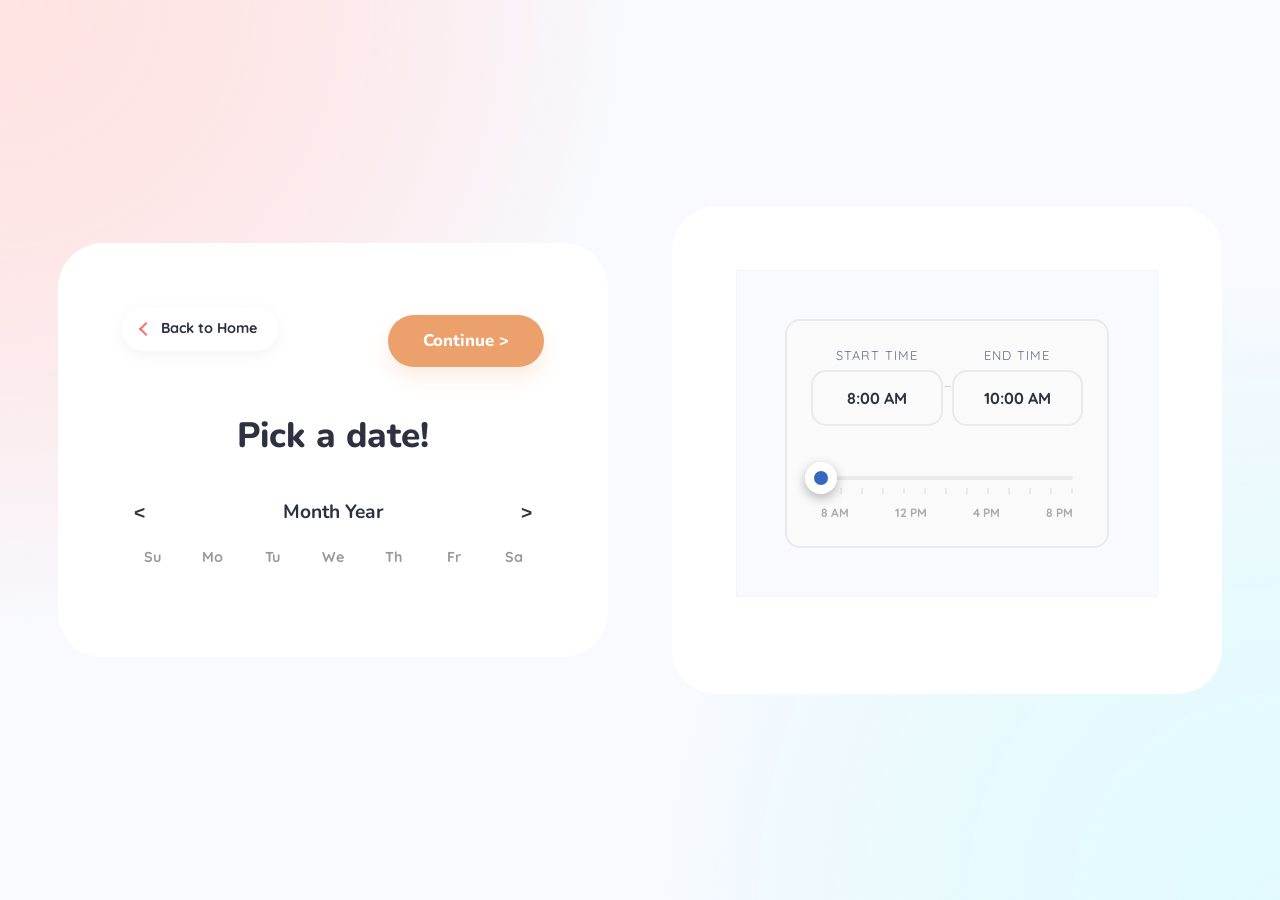
==== commit c4211a8c: "Mark extra notes and custom style as explicitly optional" ====
--- a/book.html
+++ b/book.html
@@ -137,8 +137,8 @@
                 </div>
 
                 <div class="form-group custom-style-container" style="margin-top: 2rem;">
-                    <label>Or describe a custom style</label>
-                    <textarea name="custom-style" placeholder="Have a specific vibe in mind? Describe it here..."></textarea>
+                    <label>Or describe a custom style (Optional)</label>
+                    <textarea name="custom-style" placeholder="Have a specific vibe in mind? Describe it here (Optional)..."></textarea>
                     <div class="upload-btn" onclick="document.getElementById('photo-reference-input').click()">
                         <span>📷 Add Photo Reference (Optional)</span>
                     </div>
@@ -158,16 +158,25 @@
                 
                 <div class="custom-dropdown-list" id="location-dropdown-list" style="position: relative; box-shadow: none; border: none; margin-top: 0; padding: 0;">
                     <label class="dropdown-item">
+<<<<<<< HEAD
                         <div class="img-wrapper"><img src="locations-photos/alma-mater.jpg" alt="Alma Mater"></div>
+=======
+                        <div class="img-wrapper"><img src="locations photos/Alma mater.jpg" alt="Alma Mater"></div>
+>>>>>>> a68945f59de7e01f3a8cf06cbfe78b3f237601ef
                         <span>Alma Mater Statue</span>
                         <input type="checkbox" name="locations[]" value="Alma Mater" class="dropdown-checkbox">
                     </label>
                     <label class="dropdown-item">
+<<<<<<< HEAD
                         <div class="img-wrapper"><img src="locations-photos/main-quad.jpg" alt="Main Quad"></div>
+=======
+                        <div class="img-wrapper"><img src="locations photos/main quad.jpg" alt="Main Quad"></div>
+>>>>>>> a68945f59de7e01f3a8cf06cbfe78b3f237601ef
                         <span>Main Quad</span>
                         <input type="checkbox" name="locations[]" value="Main Quad" class="dropdown-checkbox">
                     </label>
                     <label class="dropdown-item">
+<<<<<<< HEAD
                         <div class="img-wrapper"><img src="locations-photos/foellinger.jpg" alt="Foellinger"></div>
                         <span>Foellinger</span>
                         <input type="checkbox" name="locations[]" value="Foellinger" class="dropdown-checkbox">
@@ -175,6 +184,19 @@
 
                     <label class="dropdown-item">
                         <div class="img-wrapper"><img src="locations-photos/hallene.jpg" alt="Hallene Gateway"></div>
+=======
+                        <div class="img-wrapper"><img src="locations photos/Foellinger.jpg" alt="Foellinger"></div>
+                        <span>Foellinger</span>
+                        <input type="checkbox" name="locations[]" value="Foellinger" class="dropdown-checkbox">
+                    </label>
+                    <label class="dropdown-item">
+                        <div class="img-wrapper"><img src="locations photos/Japan house.jpg" alt="Japan House"></div>
+                        <span>Japan House</span>
+                        <input type="checkbox" name="locations[]" value="Japan House" class="dropdown-checkbox">
+                    </label>
+                    <label class="dropdown-item">
+                        <div class="img-wrapper"><img src="locations photos/Hallene.jpg" alt="Hallene Gateway"></div>
+>>>>>>> a68945f59de7e01f3a8cf06cbfe78b3f237601ef
                         <span>Hallene Gateway</span>
                         <input type="checkbox" name="locations[]" value="Hallene Gateway" class="dropdown-checkbox">
                     </label>
@@ -203,8 +225,8 @@
                 
                 
                 <div class="form-group custom-style-container">
-                    <label>Extra Notes or Questions?</label>
-                    <textarea name="notes" placeholder="Write any notes or questions here..."></textarea>
+                    <label>Extra Notes or Questions? (Optional)</label>
+                    <textarea name="notes" placeholder="Write any notes or questions here (Optional)..."></textarea>
                 </div>
 
                 <div class="deposit-notice">
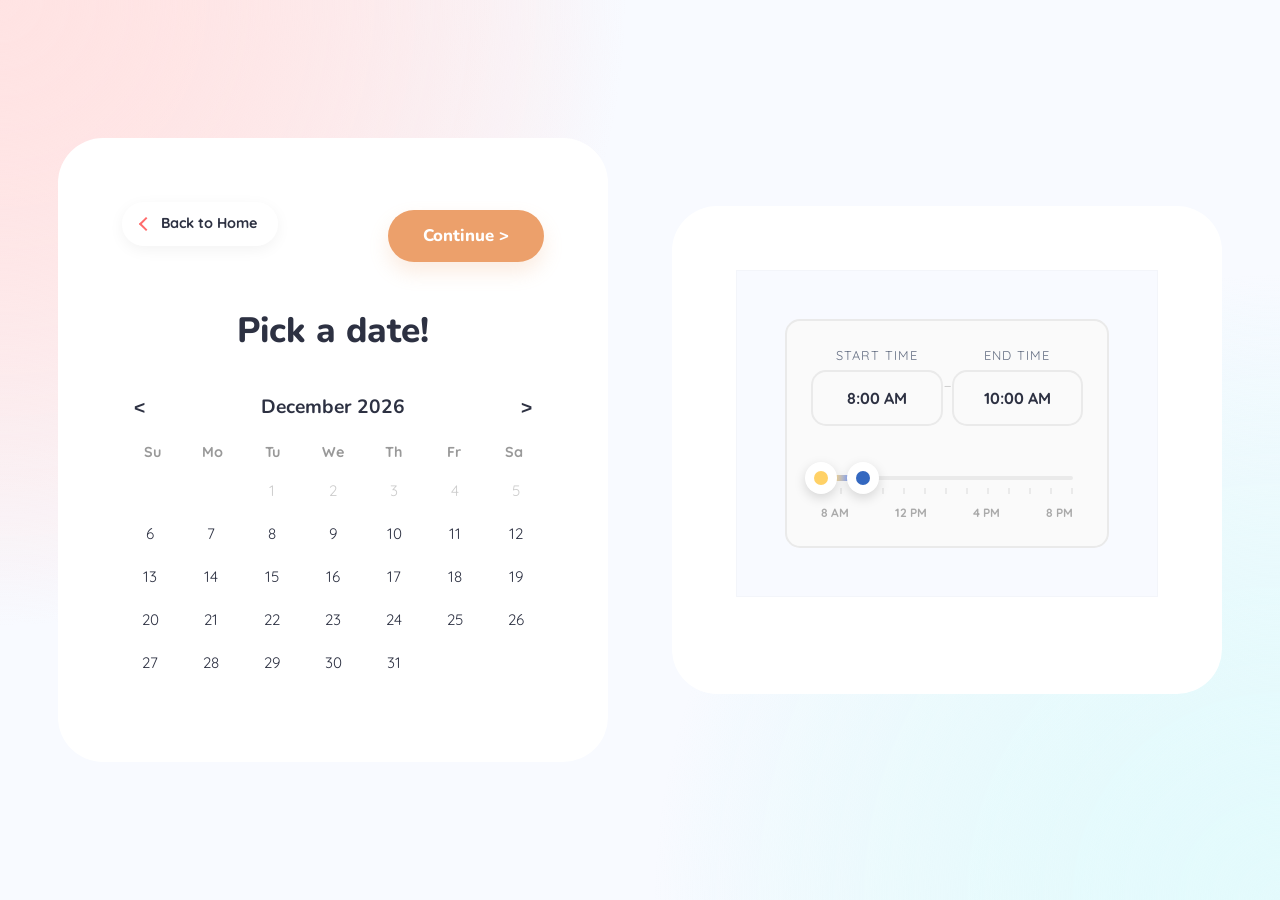
==== commit 2fc5d82d: "Remove Japan House, auto-select college building building, and clean up merge conflicts" ====
--- a/book.html
+++ b/book.html
@@ -137,8 +137,8 @@
                 </div>
 
                 <div class="form-group custom-style-container" style="margin-top: 2rem;">
-                    <label>Or describe a custom style (Optional)</label>
-                    <textarea name="custom-style" placeholder="Have a specific vibe in mind? Describe it here (Optional)..."></textarea>
+                    <label>Or describe a custom style</label>
+                    <textarea name="custom-style" placeholder="Have a specific vibe in mind? Describe it here..."></textarea>
                     <div class="upload-btn" onclick="document.getElementById('photo-reference-input').click()">
                         <span>📷 Add Photo Reference (Optional)</span>
                     </div>
@@ -158,45 +158,23 @@
                 
                 <div class="custom-dropdown-list" id="location-dropdown-list" style="position: relative; box-shadow: none; border: none; margin-top: 0; padding: 0;">
                     <label class="dropdown-item">
-<<<<<<< HEAD
-                        <div class="img-wrapper"><img src="locations-photos/alma-mater.jpg" alt="Alma Mater"></div>
-=======
                         <div class="img-wrapper"><img src="locations photos/Alma mater.jpg" alt="Alma Mater"></div>
->>>>>>> a68945f59de7e01f3a8cf06cbfe78b3f237601ef
                         <span>Alma Mater Statue</span>
                         <input type="checkbox" name="locations[]" value="Alma Mater" class="dropdown-checkbox">
                     </label>
                     <label class="dropdown-item">
-<<<<<<< HEAD
-                        <div class="img-wrapper"><img src="locations-photos/main-quad.jpg" alt="Main Quad"></div>
-=======
                         <div class="img-wrapper"><img src="locations photos/main quad.jpg" alt="Main Quad"></div>
->>>>>>> a68945f59de7e01f3a8cf06cbfe78b3f237601ef
                         <span>Main Quad</span>
                         <input type="checkbox" name="locations[]" value="Main Quad" class="dropdown-checkbox">
                     </label>
                     <label class="dropdown-item">
-<<<<<<< HEAD
-                        <div class="img-wrapper"><img src="locations-photos/foellinger.jpg" alt="Foellinger"></div>
-                        <span>Foellinger</span>
-                        <input type="checkbox" name="locations[]" value="Foellinger" class="dropdown-checkbox">
-                    </label>
-
-                    <label class="dropdown-item">
-                        <div class="img-wrapper"><img src="locations-photos/hallene.jpg" alt="Hallene Gateway"></div>
-=======
                         <div class="img-wrapper"><img src="locations photos/Foellinger.jpg" alt="Foellinger"></div>
                         <span>Foellinger</span>
                         <input type="checkbox" name="locations[]" value="Foellinger" class="dropdown-checkbox">
                     </label>
-                    <label class="dropdown-item">
-                        <div class="img-wrapper"><img src="locations photos/Japan house.jpg" alt="Japan House"></div>
-                        <span>Japan House</span>
-                        <input type="checkbox" name="locations[]" value="Japan House" class="dropdown-checkbox">
-                    </label>
+
                     <label class="dropdown-item">
                         <div class="img-wrapper"><img src="locations photos/Hallene.jpg" alt="Hallene Gateway"></div>
->>>>>>> a68945f59de7e01f3a8cf06cbfe78b3f237601ef
                         <span>Hallene Gateway</span>
                         <input type="checkbox" name="locations[]" value="Hallene Gateway" class="dropdown-checkbox">
                     </label>
@@ -225,8 +203,8 @@
                 
                 
                 <div class="form-group custom-style-container">
-                    <label>Extra Notes or Questions? (Optional)</label>
-                    <textarea name="notes" placeholder="Write any notes or questions here (Optional)..."></textarea>
+                    <label>Extra Notes or Questions?</label>
+                    <textarea name="notes" placeholder="Write any notes or questions here..."></textarea>
                 </div>
 
                 <div class="deposit-notice">
--- a/style.css
+++ b/style.css
@@ -2221,3 +2221,47 @@
 }
 
 .desktop-header-continue-btn { display: none; }
+
+/* Review Step Styling */
+.review-summary-card {
+    background: #FAFAFA;
+    border-radius: 20px;
+    padding: 1.5rem;
+    border: 2px solid #EAEAEA;
+    margin-bottom: 2rem;
+}
+
+.review-section {
+    display: flex;
+    flex-direction: column;
+    gap: 1.2rem;
+}
+
+.review-item {
+    display: flex;
+    flex-direction: column;
+    gap: 0.3rem;
+    padding-bottom: 1rem;
+    border-bottom: 1px dashed #EAEAEA;
+}
+
+.review-item:last-child {
+    border-bottom: none;
+    padding-bottom: 0;
+}
+
+.review-label {
+    font-family: var(--font-heading);
+    font-weight: 800;
+    font-size: 0.9rem;
+    color: var(--accent);
+    text-transform: uppercase;
+    letter-spacing: 0.05rem;
+}
+
+.review-value {
+    font-size: 1.1rem;
+    font-weight: 600;
+    color: var(--text-main);
+    word-break: break-word;
+}
